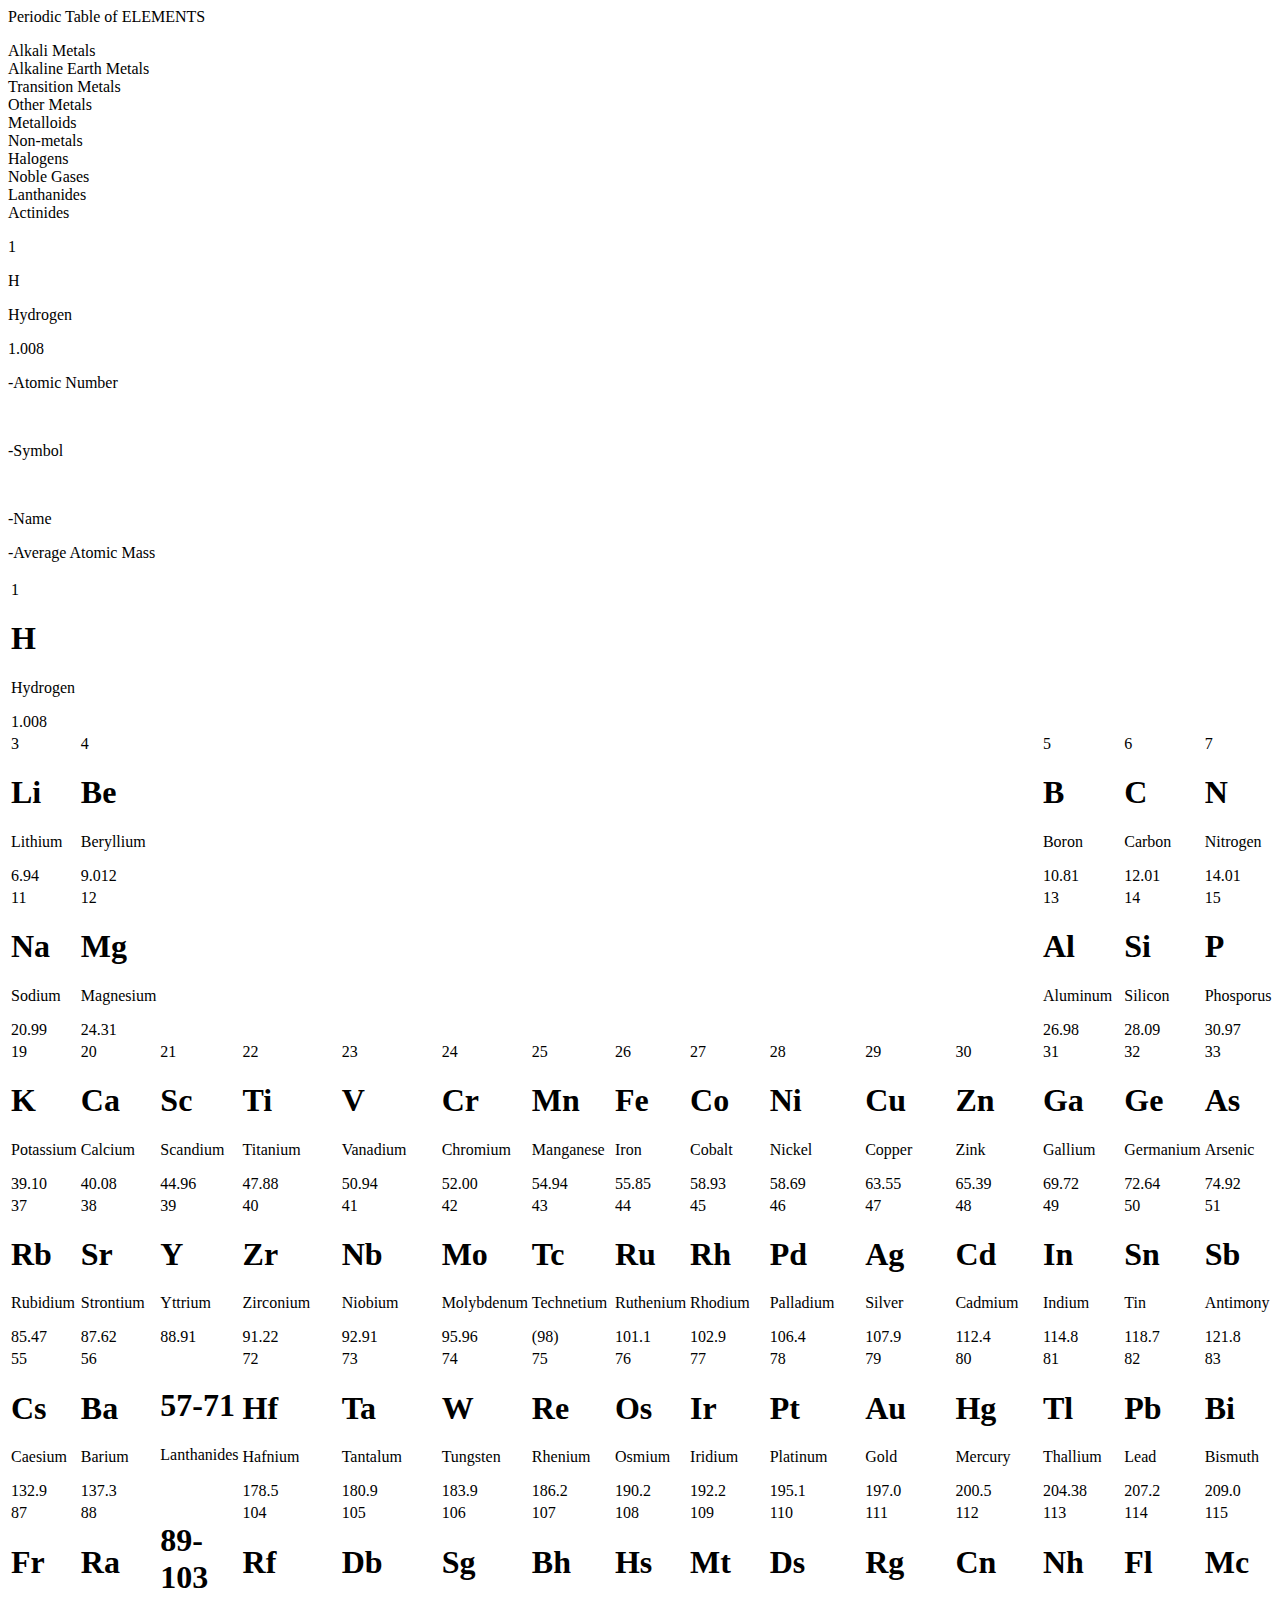
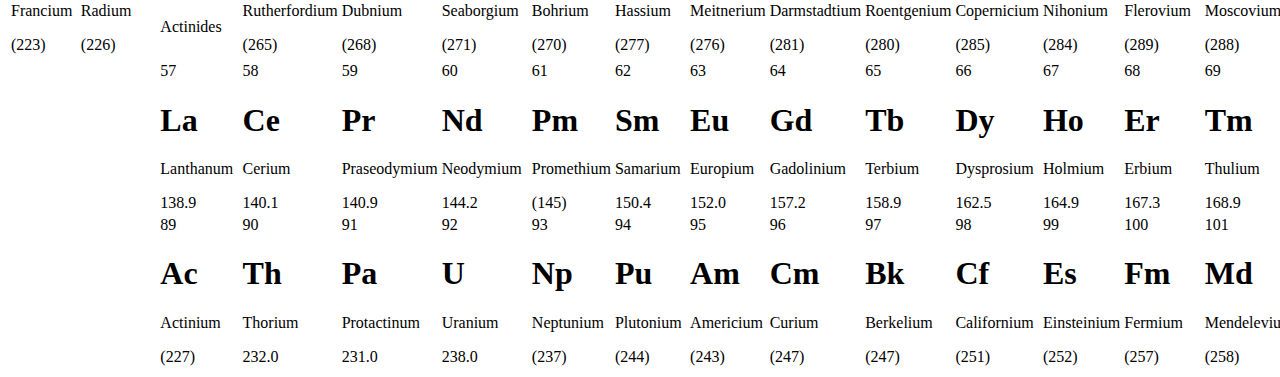
==== activity1.html @ 3f4ac7a2 "Add files via upload" ====
<html lang="en">
<head>
    <meta charset="UTF-8">
    <meta http-equiv="X-UA-Compatible" content="IE=edge">
    <meta name="viewport" content="width=device-width, initial-scale=1.0">
    <link rel="stylesheet" href="css/activity1.css">
    <title>Document</title>
</head>
<body>
    <div class="title">
        <p class="periodic">Periodic Table of <span>ELEMENTS</span></p>
    </div>

<div class="parent">

    <div class="boxdiv">
       <div class="sdiv sdiv1"></div>
       <div class="sdiv sdiv2"></div>
       <div class="sdiv sdiv3"></div>
       <div class="sdiv sdiv4"></div>
       <div class="sdiv sdiv5"></div>
    </div>

    <div class="boxdiv">
        <div class="vdiv1 name1">Alkali Metals</div>
        <div class="vdiv1 name2">Alkaline Earth Metals</div>
        <div class="vdiv1 name3">Transition Metals</div>
        <div class="vdiv1 name4">Other Metals</div>
        <div class="vdiv1 name5">Metalloids</div>
    </div>

    <div class="boxdiv">
       <div class="sdiv sdiv6"></div>
       <div class="sdiv sdiv7"></div>
       <div class="sdiv sdiv8"></div>
       <div class="sdiv sdiv9"></div>
       <div class="sdiv sdiv10"></div>
    </div>

    <div class="boxdiv">
        <div class="vdiv1 name6">Non-metals</div>
        <div class="vdiv1 name7">Halogens</div>
        <div class="vdiv1 name8">Noble Gases</div>
        <div class="vdiv1 name9">Lanthanides</div>
        <div class="vdiv1 name10">Actinides</div>
    </div>

    <div class="div1">
        <p class="fp">1</p>
        <p class="fp1">H</p>
        <p class="fp">Hydrogen</p>
        <p class="fp">1.008</p>
    </div>

    <div class="div2">
        <p class="sp">-Atomic Number</p>
        <br>
        <p class="sp">-Symbol</p>
        <br>
        <p class="sp">-Name</p>
        <p class="sp">-Average Atomic Mass</p>
    </div>
    
</div>

    <table>
        <tr>
   <td class="dblue">
    <p>1</p>
    <h1>H</h1>
    <p>Hydrogen</p>
    <p>1.008</p>
   </td>
   <td colspan="16" class="borderless"></td>
   <td class="violet">
    <p>2</p>
    <h1>He</h1>
    <p>Helium</p>
    <p>4.003</p>
   </td>
  </tr>
 
  <tr>
   <td class="gold">
    <p>3</p>
    <h1>Li</h1>
    <p>Lithium</p>
    <p>6.94</p>
   </td>
   <td class="obrown">
    <p>4</p>
    <h1>Be</h1>
    <p>Beryllium</p>
    <p>9.012</p>
   </td>
   <td colspan="10" class="borderless"></td>
   <td class="grey">
    <p>5</p>
    <h1>B</h1>
    <p>Boron</p>
    <p>10.81</p>
   </td>
   <td class="pink">
    <p>6</p>
    <h1>C</h1>
    <p>Carbon</p>
    <p>12.01</p>
   </td>
   <td class="pink">
    <p>7</p>
    <h1>N</h1>
    <p>Nitrogen</p>
    <p>14.01</p>
   </td>
   <td class="pink">
    <p>8</p>
    <h1>O</h1>
    <p>Oxygen</p>
    <p>16.00</p>
   </td>
   <td class="sblue">
    <p>9</p>
    <h1>F</h1>
    <p>Fluorine</p>
    <p>19.00</p>
   </td>
   <td  class="violet">
    <p>10</p>
    <h1>Ne</h1>
    <p>Neon</p>
    <p>2018</p>
   </td>
  </tr>
  
  <tr>
   <td class="gold">
    <p>11</p>
    <h1>Na</h1>
    <p>Sodium</p>
    <p>20.99</p>
   </td>
   <td class="obrown">
    <p>12</p>
    <h1>Mg</h1>
    <p>Magnesium</p>
    <p>24.31</p>
   </td>
   <td colspan="10" class="borderless"></td>
   <td class="black">
    <p>13</p>
    <h1>Al</h1>
    <p>Aluminum</p>
    <p>26.98</p>
   </td>
   <td class="grey">
    <p>14</p>
    <h1>Si</h1>
    <p>Silicon</p>
    <p>28.09</p>
   </td>
   <td class="pink">
    <p>15</p>
    <h1>P</h1>
    <p>Phosporus</p>
    <p>30.97</p>
   </td>
   <td class="pink">
    <p>16</p>
    <h1>S</h1>
    <p>Sulfur</p>
    <p>32.06</p>
   </td>
<td class="sblue">
    <p>17</p>
    <h1>Cl</h1>
    <p>Chlorine</p>
    <p>35.45</p>
   </td>
   <td class="violet">
    <p>18</p>
    <h1>Ar</h1>
    <p>Argon</p>
    <p>39.95</p>
   </td>
  </tr>
 
  <tr>
   <td class="gold">
    <p>19</p>
    <h1>K</h1>
    <p>Potassium</p>
    <p>39.10</p>
   </td>
   <td class="obrown">
    <p>20</p>
    <h1>Ca</h1>
    <p>Calcium</p>
    <p>40.08</p>
   </td>
   <td class="blue">
    <p>21</p>
    <h1>Sc</h1>
    <p>Scandium</p>
    <p>44.96</p>
   </td>
   <td class="blue">
    <p>22</p>
    <h1>Ti</h1>
    <p>Titanium</p>
    <p>47.88</p>
   </td>
<td class="blue">
    <p>23</p>
    <h1>V</h1>
    <p>Vanadium</p>
    <p>50.94</p>
   </td>
   <td class="blue">
    <p>24</p>
    <h1>Cr</h1>
    <p>Chromium</p>
    <p>52.00</p>
   </td>
   <td class="blue">
    <p>25</p>
    <h1>Mn</h1>
    <p>Manganese</p>
    <p>54.94</p>
   </td>
   <td class="blue">
    <p>26</p>
    <h1>Fe</h1>
    <p>Iron</p>
    <p>55.85</p>
   </td>
   <td class="blue">
    <p>27</p>
    <h1>Co</h1>
    <p>Cobalt</p>
    <p>58.93</p>
   </td>
   <td class="blue">
    <p>28</p>
    <h1>Ni</h1>
    <p>Nickel</p>
    <p>58.69</p>
   </td>
<td class="blue">
    <p>29</p>
    <h1>Cu</h1>
    <p>Copper</p>
    <p>63.55</p>
   </td>
   <td class="blue">
    <p>30</p>
    <h1>Zn</h1>
    <p>Zink</p>
    <p>65.39</p>
   </td>
   <td class="black">
    <p>31</p>
    <h1>Ga</h1>
    <p>Gallium</p>
    <p>69.72</p>
   </td>
   <td class="grey">
    <p>32</p>
    <h1>Ge</h1>
    <p>Germanium</p>
    <p>72.64</p>
   </td>
   <td class="grey">
    <p>33</p>
    <h1>As</h1>
    <p>Arsenic</p>
    <p>74.92</p>
   </td>
   <td class="pink">
    <p>34</p>
    <h1>Se</h1>
    <p>Selenium</p>
    <p>78.96</p>
   </td>
<td class="sblue">
    <p>35</p>
    <h1>Br</h1>
    <p>Bromine</p>
    <p>79.90</p>
   </td>
   <td  class="violet">
    <p>36</p>
    <h1>Kr</h1>
    <p>Krypton</p>
    <p>83.79</p>
   </td>
  </tr>
  
  <tr>
   <td class="gold">
    <p>37</p>
    <h1>Rb</h1>
    <p>Rubidium</p>
    <p>85.47</p>
   </td>
   <td class="obrown">
    <p>38</p>
    <h1>Sr</h1>
    <p>Strontium</p>
    <p>87.62</p>
   </td>
   <td class="blue">
    <p>39</p>
    <h1>Y</h1>
    <p>Yttrium</p>
    <p>88.91</p>
   </td>
   <td class="blue">
    <p>40</p>
    <h1>Zr</h1>
    <p>Zirconium</p>
    <p>91.22</p>
   </td>
<td class="blue">
    <p>41</p>
    <h1>Nb</h1>
    <p>Niobium</p>
    <p>92.91</p>
   </td>
   <td class="blue">
    <p>42</p>
    <h1>Mo</h1>
    <p>Molybdenum</p>
    <p>95.96</p>
   </td>
   <td class="blue">
    <p>43</p>
    <h1>Tc</h1>
    <p>Technetium</p>
    <p>(98)</p>
   </td>
   <td class="blue">
    <p>44</p>
    <h1>Ru</h1>
    <p>Ruthenium</p>
    <p>101.1</p>
   </td>
   <td class="blue">
    <p>45</p>
    <h1>Rh</h1>
    <p>Rhodium</p>
    <p>102.9</p>
   </td>
   <td class="blue">
    <p>46</p>
    <h1>Pd</h1>
    <p>Palladium</p>
    <p>106.4</p>
   </td>
<td class="blue">
    <p>47</p>
    <h1>Ag</h1>
    <p>Silver</p>
    <p>107.9</p>
   </td>
   <td class="blue">
    <p>48</p>
    <h1>Cd</h1>
    <p>Cadmium</p>
    <p>112.4</p>
   </td>
   <td class="black">
    <p>49</p>
    <h1>In</h1>
    <p>Indium</p>
    <p>114.8</p>
   </td>
   <td class="black">
    <p>50</p>
    <h1>Sn</h1>
    <p>Tin</p>
    <p>118.7</p>
   </td>
   <td class="grey">
    <p>51</p>
    <h1>Sb</h1>
    <p>Antimony</p>
    <p>121.8</p>
   </td>
   <td class="grey">
    <p>52</p>
    <h1>Te</h1>
    <p>Tellurium</p>
    <p>127.6</p>
   </td>
<td class="sblue">
    <p>53</p>
    <h1>I</h1>
    <p>Iodine</p>
    <p>126.9</p>
   </td>
   <td  class="violet">
    <p>54</p>
    <h1>Xe</h1>
    <p>Xenon</p>
    <p>131.3</p>
   </td>
  </tr>
 
  <tr>
   <td class="gold">
    <p>55</p>
    <h1>Cs</h1>
    <p>Caesium</p>
    <p>132.9</p>
   </td>
   <td class="obrown">
    <p>56</p>
    <h1>Ba</h1>
    <p>Barium</p>
    <p>137.3</p>
   </td>
   <td class="red">
    <h1>57-71</h1>
    <p>Lanthanides</p>
   </td>
   <td class="blue">
    <p>72</p>
    <h1>Hf</h1>
    <p>Hafnium</p>
    <p>178.5</p>
   </td>
<td class="blue">
    <p>73</p>
    <h1>Ta</h1>
    <p>Tantalum</p>
    <p>180.9</p>
   </td>
   <td class="blue">
    <p>74</p>
    <h1>W</h1>
    <p>Tungsten</p>
    <p>183.9</p>
   </td>
   <td class="blue">
    <p>75</p>
    <h1>Re</h1>
    <p>Rhenium</p>
    <p>186.2</p>
   </td>
   <td class="blue">
    <p>76</p>
    <h1>Os</h1>
    <p>Osmium</p>
    <p>190.2</p>
   </td>
   <td class="blue">
    <p>77</p>
    <h1>Ir</h1>
    <p>Iridium</p>
    <p>192.2</p>
   </td>
   <td class="blue">
    <p>78</p>
    <h1>Pt</h1>
    <p>Platinum</p>
    <p>195.1</p>
   </td>
<td class="blue">
    <p>79</p>
    <h1>Au</h1>
    <p>Gold</p>
    <p>197.0</p>
   </td>
   <td class="blue">
    <p>80</p>
    <h1>Hg</h1>
    <p>Mercury</p>
    <p>200.5</p>
   </td>
   <td class="black">
    <p>81</p>
    <h1>Tl</h1>
    <p>Thallium</p>
    <p>204.38</p>
   </td>
   <td class="black">
    <p>82</p>
    <h1>Pb</h1>
    <p>Lead</p>
    <p>207.2</p>
   </td>
   <td class="black">
    <p>83</p>
    <h1>Bi</h1>
    <p>Bismuth</p>
    <p>209.0</p>
   </td>
   <td class="grey">
    <p>84</p>
    <h1>Po</h1>
    <p>Polonium</p>
    <p>(209)</p>
   </td>
<td class="sblue">
    <p>85</p>
    <h1>At</h1>
    <p>Astatine</p>
    <p>(210)</p>
   </td>
   <td  class="violet">
    <p>86</p>
    <h1>Rn</h1>
    <p>Radon</p>
    <p>(222)</p>
   </td>
  </tr>
  
  <tr>
   <td class="gold">
    <p>87</p>
    <h1>Fr</h1>
    <p>Francium</p>
    <p>(223)</p>
   </td>
   <td class="obrown">
    <p>88</p>
    <h1>Ra</h1>
    <p>Radium</p>
    <p>(226)</p>
   </td>
   <td class="green">
    <h1>89-103</h1>
    <p>Actinides</p>
   </td>
   <td class="blue">
    <p>104</p>
    <h1>Rf</h1>
    <p>Rutherfordium</p>
    <p>(265)</p>
   </td>
<td class="blue">
    <p>105</p>
    <h1>Db</h1>
    <p>Dubnium</p>
    <p>(268)</p>
   </td>
   <td class="blue">
    <p>106</p>
    <h1>Sg</h1>
    <p>Seaborgium</p>
    <p>(271)</p>
   </td>
   <td class="blue">
    <p>107</p>
    <h1>Bh</h1>
    <p>Bohrium</p>
    <p>(270)</p>
   </td>
   <td class="blue">
    <p>108</p>
    <h1>Hs</h1>
    <p>Hassium</p>
    <p>(277)</p>
   </td>
   <td class="blue">
    <p>109</p>
    <h1>Mt</h1>
    <p>Meitnerium</p>
    <p>(276)</p>
   </td>
   <td class="blue">
    <p>110</p>
    <h1>Ds</h1>
    <p>Darmstadtium</p>
    <p>(281)</p>
   </td>
<td class="blue">
    <p>111</p>
    <h1>Rg</h1>
    <p>Roentgenium</p>
    <p>(280)</p>
   </td>
   <td class="blue">
    <p>112</p>
    <h1>Cn</h1>
    <p>Copernicium</p>
    <p>(285)</p>
   </td>
   <td class="black">
    <p>113</p>
    <h1>Nh</h1>
    <p>Nihonium</p>
    <p>(284)</p>
   </td>
   <td class="black">
    <p>114</p>
    <h1>Fl</h1>
    <p>Flerovium</p>
    <p>(289)</p>
   </td>
   <td class="black">
    <p>115</p>
    <h1>Mc</h1>
    <p>Moscovium</p>
    <p>(288)</p>
   </td>
   <td class="black">
    <p>116</p>
    <h1>Lv</h1>
    <p>Livermorium</p>
    <p>(293)</p>
   </td>
<td class="sblue">
    <p>117</p>
    <h1>Ts</h1>
    <p>Tennesine</p>
    <p>(294)</p>
   </td>
   <td  class="violet">
    <p>118</p>
    <h1>Og</h1>
    <p>Oganesson</p>
    <p>(294)</p>
   </td>
  </tr>
 
  <tr>
   <td colspan="18" class="borderless"></td>
  </tr>
  
  <tr>
   <td colspan="2" class="borderless"></td>
   <td class="red">
    <p>57</p>
    <h1>La</h1>
    <p>Lanthanum</p>
    <p>138.9</p>
   </td>
   <td class="red">
    <p>58</p>
    <h1>Ce</h1>
    <p>Cerium</p>
    <p>140.1</p>
   </td>
   <td class="red">
    <p>59</p>
    <h1>Pr</h1>
    <p>Praseodymium</p>
    <p>140.9</p>
   </td>
   <td class="red">
    <p>60</p>
    <h1>Nd</h1>
    <p>Neodymium</p>
    <p>144.2</p>
   </td>
<td class="red">
    <p>61</p>
    <h1>Pm</h1>
    <p>Promethium</p>
    <p>(145)</p>
   </td>
   <td class="red">
    <p>62</p>
    <h1>Sm</h1>
    <p>Samarium</p>
    <p>150.4</p>
   </td>
   <td class="red">
    <p>63</p>
    <h1>Eu</h1>
    <p>Europium</p>
    <p>152.0</p>
   </td>
   <td class="red">
    <p>64</p>
    <h1>Gd</h1>
    <p>Gadolinium</p>
    <p>157.2</p>
   </td>
   <td class="red">
    <p>65</p>
    <h1>Tb</h1>
    <p>Terbium</p>
    <p>158.9</p>
   </td>
   <td class="red">
    <p>66</p>
    <h1>Dy</h1>
    <p>Dysprosium</p>
    <p>162.5</p>
   </td>
<td class="red">
    <p>67</p>
    <h1>Ho</h1>
    <p>Holmium</p>
    <p>164.9</p>
   </td>
   <td class="red">
    <p>68</p>
    <h1>Er</h1>
    <p>Erbium</p>
    <p>167.3</p>
   </td>
   <td class="red">
    <p>69</p>
    <h1>Tm</h1>
    <p>Thulium</p>
    <p>168.9</p>
   </td>
<td class="red">
    <p>70</p>
    <h1>Yb</h1>
    <p>Ytterbium</p>
    <p>173.0</p>
   </td>
   <td class="red">
    <p>71</p>
    <h1>Lu</h1>
    <p>Lutetium</p>
    <p>175.0</p>
   </td>
   <td class="borderless"></td>
  </tr>
 
  <tr>
   <td colspan="2" class="borderless"></td>
   <td class="green">
    <p>89</p>
    <h1>Ac</h1>
    <p>Actinium</p>
    <p>(227)</p>
   </td>
   <td class="green">
    <p>90</p>
    <h1>Th</h1>
    <p>Thorium</p>
    <p>232.0</p>
   </td>
   <td class="green">
    <p>91</p>
    <h1>Pa</h1>
    <p>Protactinum</p>
    <p>231.0</p>
   </td>
   <td class="green">
    <p>92</p>
    <h1>U</h1>
    <p>Uranium</p>
    <p>238.0</p>
   </td>
<td class="green">
    <p>93</p>
    <h1>Np</h1>
    <p>Neptunium</p>
    <p>(237)</p>
   </td>
   <td class="green">
    <p>94</p>
    <h1>Pu</h1>
    <p>Plutonium</p>
    <p>(244)</p>
   </td>
   <td class="green">
    <p>95</p>
    <h1>Am</h1>
    <p>Americium</p>
    <p>(243)</p>
   </td>
   <td class="green">
    <p>96</p>
    <h1>Cm</h1>
    <p>Curium</p>
    <p>(247)</p>
   </td>
   <td class="green">
    <p>97</p>
    <h1>Bk</h1>
    <p>Berkelium</p>
    <p>(247)</p>
   </td>
   <td class="green">
    <p>98</p>
    <h1>Cf</h1>
    <p>Californium</p>
    <p>(251)</p>
   </td>
<td class="green">
    <p>99</p>
    <h1>Es</h1>
    <p>Einsteinium</p>
    <p>(252)</p>
   </td>
   <td class="green">
    <p>100</p>
    <h1>Fm</h1>
    <p>Fermium</p>
    <p>(257)</p>
   </td>
   <td class="green">
    <p>101</p>
    <h1>Md</h1>
    <p>Mendelevium</p>
    <p>(258)</p>
   </td>
<td class="green">
    <p>102</p>
    <h1>No</h1>
    <p>Nobelium</p>
    <p>(259)</p>
   </td>
   <td class="green">
    <p>103</p>
    <h1>Lr</h1>
    <p>Lawrencium</p>
    <p>1.008</p>
   </td>
   <td class="borderless"></td>
  </tr>
    </table>
</body>
</html>
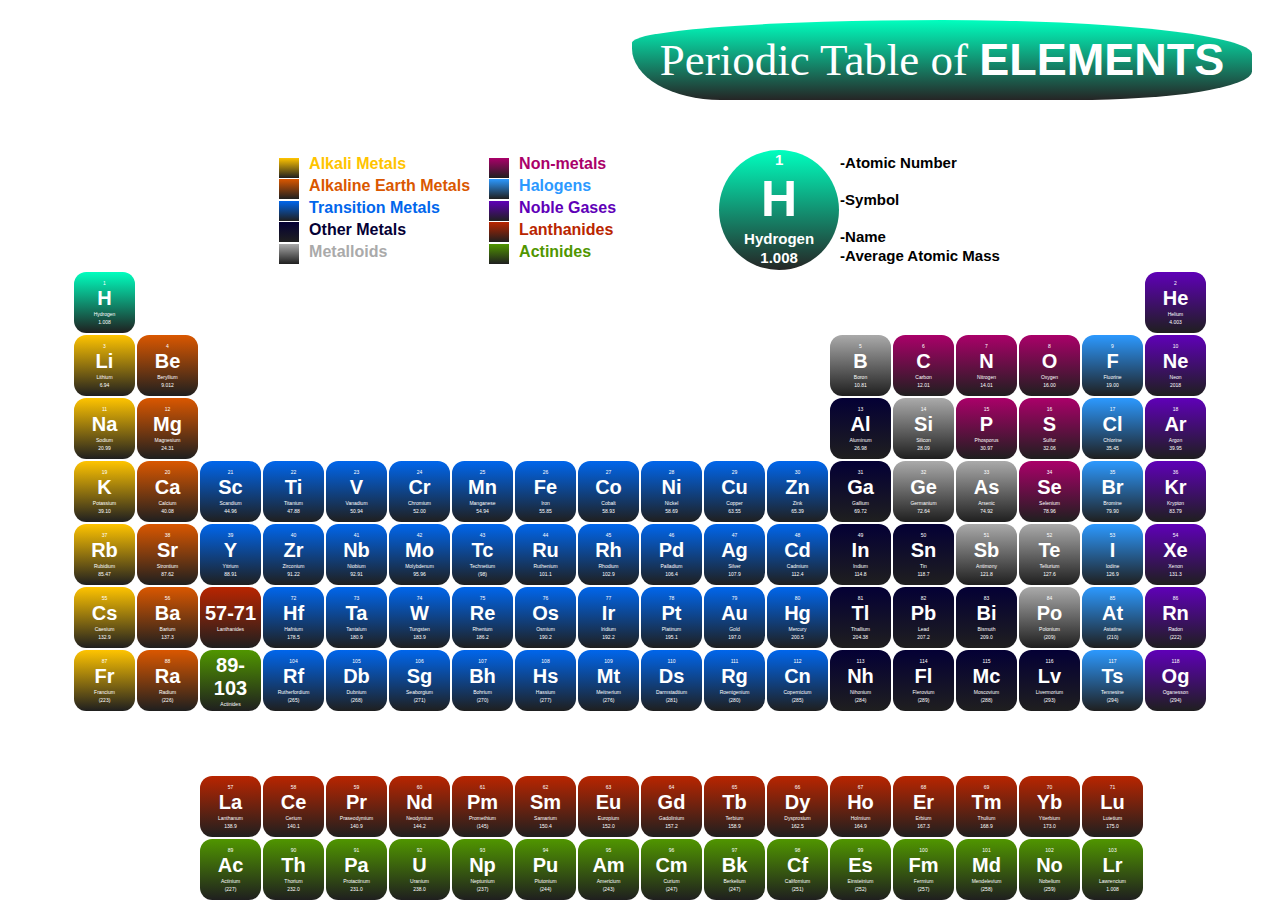
==== commit cf0f0713: "Add files via upload" ====
--- a/activity1.html
+++ b/activity1.html
@@ -7,6 +7,7 @@
     <title>Document</title>
 </head>
 <body>
+
     <div class="title">
         <p class="periodic">Periodic Table of <span>ELEMENTS</span></p>
     </div>
--- a/css/activity1.css
+++ b/css/activity1.css
@@ -0,0 +1,265 @@
+body{
+    background-color: #ffffff;
+  }
+  
+  .title{
+    height: 60px;
+    width: 600px;
+    background-image: linear-gradient(rgb(0, 255, 191), rgb(37, 37, 37));
+    padding: 10px;
+    margin-left: auto;
+    margin-right: 20px;
+    margin-top: 20px;
+    margin-bottom: 50px;
+    border-radius: 70% 70% 40% 20% / 40% 60% 50% 90%;
+    align-items: center;
+    justify-content: center;
+    display: flex;
+  }
+  
+  span{
+    font-weight: bold;
+    font-family: sans-serif;
+  }
+  
+  .periodic{
+    font-size: 45px;
+    color: #ffffff;
+  }
+  
+  .parent{
+    justify-content: center;
+    display: flex;
+    align-items: center;
+  }
+  
+  .boxdiv{
+    display: inline-block;
+    margin-right: 10px;
+  }
+  
+  .vdiv1{
+    height: 20px;
+    width: 170px;
+    font-family: sans-serif;
+    border: 5px;
+    margin-bottom: 2px;
+    font-weight: bold;
+  }
+  
+  .name1{
+    color: rgb(255, 196, 0);
+  }
+  
+  .name2{
+    color: rgb(218, 87, 0);
+  }
+  
+  .name3{
+    color: rgb(0, 102, 236);
+  }
+  
+  .name4{
+    color: rgb(4, 0, 53);
+  }
+  
+  .name5{
+    color: rgb(170, 170, 170);
+  }
+  
+  .name6{
+    color: rgb(170, 0, 105);
+  }
+  
+  .name7{
+    color: rgb(44, 153, 255);
+  }
+  
+  .name8{
+    color: rgb(95, 0, 184);
+  }
+  
+  .name9{
+    color: rgb(185, 37, 0);
+  }
+  
+  .name10{
+    color: rgb(80, 150, 0);
+  }
+  
+  .sdiv{
+    background-image: linear-gradient(rgb(0, 255, 191), rgb(165, 165, 165));
+    height: 20px;
+    width: 20px;
+    border: 5px;
+    margin-top: 1.5px;
+  }
+  
+  .sdiv1{
+    background-image: linear-gradient(rgb(255, 196, 0), rgb(31, 31, 31));
+  }
+  
+  .sdiv2{
+    background-image: linear-gradient(rgb(218, 87, 0), rgb(31, 31, 31));
+  }
+  
+  .sdiv3{
+    background-image: linear-gradient(rgb(0, 102, 236), rgb(31, 31, 31));
+  }
+  
+  .sdiv4{
+    background-image: linear-gradient(rgb(4, 0, 53), rgb(31, 31, 31));
+  }
+  
+  .sdiv5{
+    background-image: linear-gradient(rgb(170, 170, 170), rgb(31, 31, 31));
+  }
+  
+  .sdiv6{
+    background-image: linear-gradient(rgb(170, 0, 105), rgb(31, 31, 31));
+  }
+  
+  .sdiv7{
+    background-image: linear-gradient(rgb(44, 153, 255), rgb(31, 31, 31));
+  }
+  
+  .sdiv8{
+    background-image: linear-gradient(rgb(95, 0, 184), rgb(31, 31, 31));
+  }
+  
+  .sdiv9{
+    background-image: linear-gradient(rgb(185, 37, 0), rgb(31, 31, 31));
+  }
+  
+  .sdiv10{
+    background-image: linear-gradient(rgb(80, 150, 0), rgb(31, 31, 31));
+  }
+  
+  .div1{
+    margin-left: 20px;
+    background-image: linear-gradient(rgb(0, 255, 191), rgb(37, 37, 37));
+    height: 120px;
+    width: 120px;
+    font-family: sans-serif;
+    text-align: center;
+    border-radius: 50%;
+    display: inline-block;
+    font-weight: bold;
+  }
+  
+  .fp{
+    font-size: 15px;
+    color: #ffffff;
+  }
+  
+  .fp1{
+    font-size: 50px;
+    color: #ffffff;
+  }
+  
+  .div2{
+    height: auto;
+    width: auto;
+    text-align: start;
+    font-family: sans-serif;
+    display: inline-block;
+    font-weight: bold;
+    margin-bottom: 3px;
+  }
+  
+  .sp{
+    font-size: 15px;
+  }
+  
+  table{
+    font-family: sans-serif;
+    margin-left: auto;
+    margin-right: auto;
+    max-width: 95%;
+  }
+  
+  tr td{
+    background-color: aqua;
+    text-align: center;
+    padding: 0px;
+    margin: 0px;
+  }
+  
+  td{
+    transition: transform;
+    width: 61px;
+    height: 61px;
+    border-radius: 20%;
+    color: #ffffff;
+  }
+  
+  td:hover {
+    transform:scale(2.2);
+    opacity: 0.95;
+  }
+  
+  p{
+    font-size: 5px;
+    padding: 1px;
+    margin: 0px;
+  }
+  
+  .borderless{
+    border: none;
+    background-color: #ffffff;
+  }
+  
+  .borderless:hover {
+    transform: none;
+    border: none;
+  }
+  
+  h1{
+    padding: 0px;
+    margin: 0px;
+    font-size: 20px;
+  }
+  
+  .dblue{
+    background-image: linear-gradient(rgb(0, 255, 191), rgb(31, 31, 31));
+  }
+  
+  .violet{
+    background-image: linear-gradient(rgb(95, 0, 184), rgb(31, 31, 31));
+  }
+  
+  .gold{
+    background-image: linear-gradient(rgb(255, 196, 0), rgb(31, 31, 31));
+  }
+  
+  .obrown{
+    background-image: linear-gradient(rgb(218, 87, 0), rgb(31, 31, 31));
+  }
+  
+  .blue{
+    background-image: linear-gradient(rgb(0, 102, 236), rgb(31, 31, 31));
+  }
+  
+  .pink{
+    background-image: linear-gradient(rgb(170, 0, 105), rgb(31, 31, 31));
+  }
+  
+  .grey{
+    background-image: linear-gradient(rgb(170, 170, 170), rgb(31, 31, 31));
+  }
+  
+  .black{
+    background-image: linear-gradient(rgb(4, 0, 53), rgb(31, 31, 31));
+  }
+  
+  .sblue{
+    background-image: linear-gradient(rgb(44, 153, 255), rgb(31, 31, 31));
+  }
+  
+  .red{
+    background-image: linear-gradient(rgb(185, 37, 0), rgb(31, 31, 31));
+  }
+  
+  .green{
+    background-image: linear-gradient(rgb(80, 150, 0), rgb(31, 31, 31));
+  }